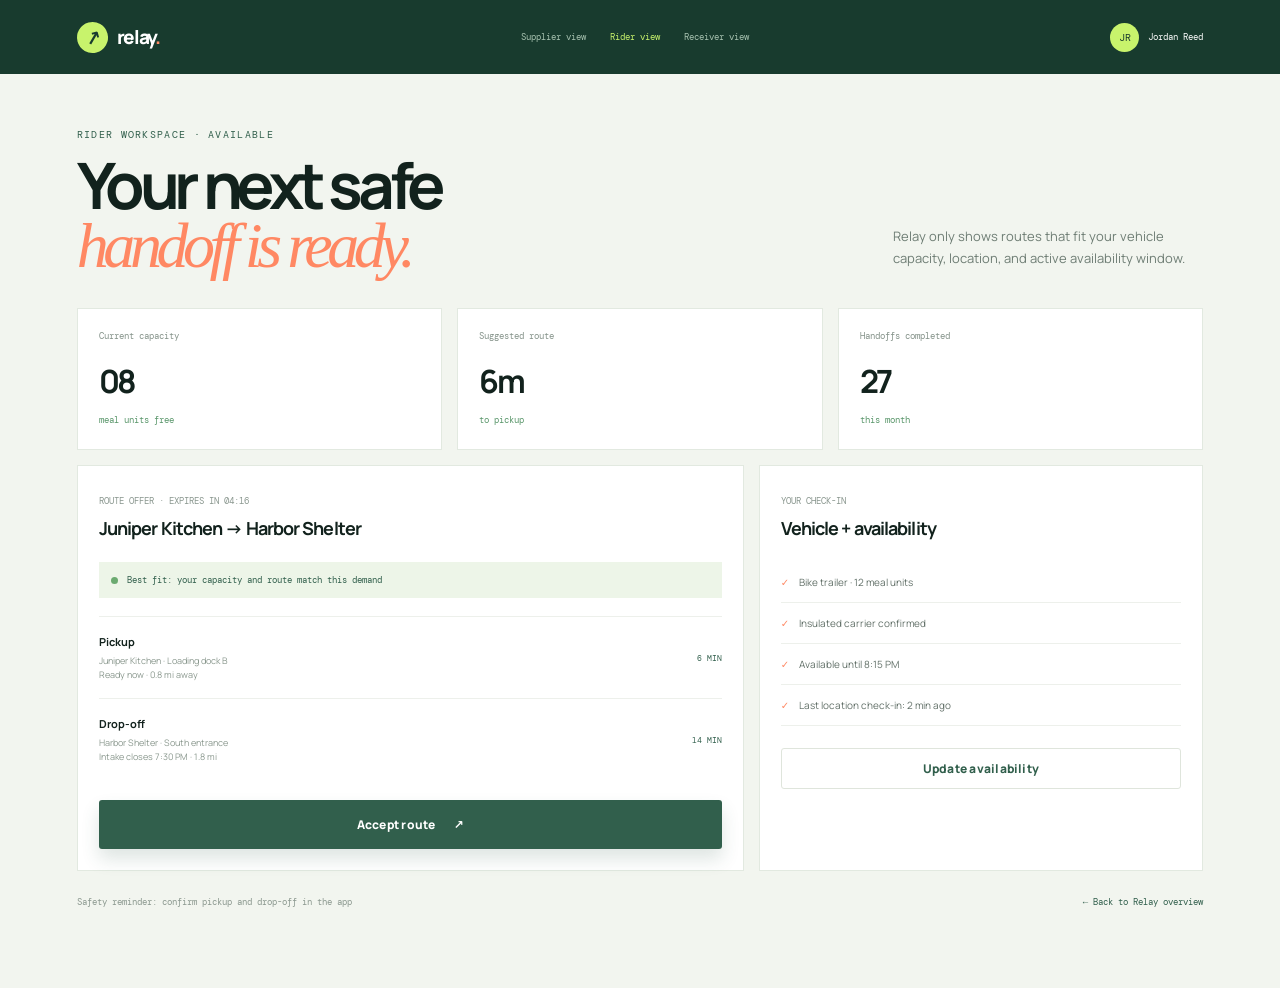
==== rider.html @ a9cb4dd9 "Inital Commit" ====
<!doctype html><html lang="en"><head><meta charset="UTF-8"><meta name="viewport" content="width=device-width, initial-scale=1.0"><title>Rider dashboard | Relay</title><link rel="preconnect" href="https://fonts.googleapis.com"><link rel="preconnect" href="https://fonts.gstatic.com" crossorigin><link href="https://fonts.googleapis.com/css2?family=DM+Mono:wght@400;500&family=Manrope:wght@400;500;600;700;800&display=swap" rel="stylesheet"><link rel="stylesheet" href="styles.css"><link rel="stylesheet" href="dashboards.css"></head><body class="dashboard-page"><header class="dashboard-topbar"><a class="brand" href="index.html"><span class="brand-mark">↗</span><span>relay<span class="brand-dot">.</span></span></a><nav><a href="supplier.html">Supplier view</a><a class="active" href="rider.html">Rider view</a><a href="receiver.html">Receiver view</a></nav><div class="user-pill"><span class="avatar">JR</span> Jordan Reed</div></header><main class="dashboard-page-main"><div class="dashboard-page-heading"><div><div class="eyebrow eyebrow-dark">Rider workspace · Available</div><h1>Your next safe<br><em>handoff is ready.</em></h1></div><p>Relay only shows routes that fit your vehicle capacity, location, and active availability window.</p></div><div class="role-dashboard-grid"><div class="role-metric-card"><span>Current capacity</span><strong>08</strong><small>meal units free</small></div><div class="role-metric-card"><span>Suggested route</span><strong>6m</strong><small>to pickup</small></div><div class="role-metric-card"><span>Handoffs completed</span><strong>27</strong><small>this month</small></div></div><div class="role-dashboard-layout"><section class="role-dashboard-panel"><span class="panel-caption">ROUTE OFFER · EXPIRES IN 04:16</span><h2>Juniper Kitchen → Harbor Shelter</h2><div class="status-banner"><span></span> Best fit: your capacity and route match this demand</div><div class="queue-item"><div><b>Pickup</b><small>Juniper Kitchen · Loading dock B<br>Ready now · 0.8 mi away</small></div><span class="queue-badge">6 MIN</span></div><div class="queue-item"><div><b>Drop-off</b><small>Harbor Shelter · South entrance<br>Intake closes 7:30 PM · 1.8 mi</small></div><span class="queue-badge">14 MIN</span></div><button class="button button-primary dashboard-action" style="margin-top:20px;width:100%">Accept route <span>↗</span></button></section><aside class="role-dashboard-panel"><span class="panel-caption">YOUR CHECK-IN</span><h2>Vehicle + availability</h2><ul class="constraint-list"><li>Bike trailer · 12 meal units</li><li>Insulated carrier confirmed</li><li>Available until 8:15 PM</li><li>Last location check-in: 2 min ago</li></ul><button class="button button-ghost dashboard-action" style="margin-top:22px;width:100%">Update availability</button></aside></div><div class="role-dashboard-footer"><span>Safety reminder: confirm pickup and drop-off in the app</span><a href="index.html">← Back to Relay overview</a></div></main></body></html>
---- styles.css ----
:root {
  --ink: #12221d;
  --muted: #6e7d74;
  --cream: #f6f5ef;
  --paper: #fbfaf6;
  --line: #dfe5dc;
  --green: #315f4c;
  --green-deep: #183b2e;
  --lime: #c8f36c;
  --orange: #ff8863;
  --yellow: #f6c95d;
  --shadow: 0 24px 70px rgba(30, 57, 42, .11);
}

* { box-sizing: border-box; }
html { scroll-behavior: smooth; }
body { margin: 0; color: var(--ink); background: var(--cream); font-family: Manrope, system-ui, sans-serif; }
button, input, select { font: inherit; }
button, a { -webkit-tap-highlight-color: transparent; }
a { color: inherit; text-decoration: none; }
.app-shell { overflow: hidden; }
.section-pad { padding-left: clamp(24px, 6vw, 96px); padding-right: clamp(24px, 6vw, 96px); }
.topbar { align-items: center; display: flex; height: 90px; justify-content: space-between; padding: 0 clamp(24px, 6vw, 96px); position: absolute; top: 0; width: 100%; z-index: 3; }
.brand { align-items: center; display: inline-flex; font-size: 22px; font-weight: 800; gap: 9px; letter-spacing: -.07em; }
.brand-mark { align-items: center; background: var(--lime); border-radius: 50%; color: var(--green-deep); display: inline-flex; font-size: 19px; height: 31px; justify-content: center; transform: rotate(-15deg); width: 31px; }
.brand-dot { color: var(--orange); }
.main-nav { display: flex; gap: 30px; margin-left: 130px; }
.main-nav a { color: #5f6c64; font-size: 12px; font-weight: 700; }
.main-nav a:hover, .text-link:hover { color: var(--green); }
.button { border: 0; border-radius: 3px; cursor: pointer; display: inline-flex; font-size: 12px; font-weight: 800; gap: 18px; justify-content: center; letter-spacing: .02em; padding: 16px 20px; transition: transform .2s, box-shadow .2s, background .2s; }
.button:hover { transform: translateY(-2px); }
.button-primary { background: var(--green); box-shadow: 0 10px 18px rgba(49, 95, 76, .16); color: #fff; }
.button-primary:hover { background: var(--green-deep); box-shadow: 0 14px 24px rgba(49, 95, 76, .22); }
.button-ghost { background: transparent; border: 1px solid var(--line); color: var(--green); padding: 11px 17px; }
.hero { background: var(--paper); display: grid; grid-template-columns: minmax(0, .9fr) minmax(440px, 1.1fr); min-height: 730px; padding-bottom: 96px; padding-top: 160px; }
.hero-copy { align-self: center; max-width: 600px; padding-bottom: 50px; }
.eyebrow { color: var(--green); font-family: "DM Mono", monospace; font-size: 10px; letter-spacing: .13em; text-transform: uppercase; }
.live-dot { background: var(--orange); border-radius: 50%; display: inline-block; height: 7px; margin-right: 8px; vertical-align: 1px; width: 7px; }
h1, h2, h3, p { margin-top: 0; }
h1 { font-size: clamp(58px, 7.3vw, 106px); letter-spacing: -.085em; line-height: .9; margin: 25px 0 28px; max-width: 720px; }
h1 em, h2 em { color: var(--orange); font-family: Georgia, serif; font-weight: 400; }
.hero-lede { color: #617067; font-size: 15px; line-height: 1.7; max-width: 450px; }
.hero-actions { align-items: center; display: flex; gap: 24px; margin-top: 34px; }
.text-link { color: var(--green); font-size: 12px; font-weight: 800; }
.text-link span { color: var(--orange); margin-left: 8px; }
.hero-note { border-top: 1px solid var(--line); color: #7c8981; font-family: "DM Mono", monospace; font-size: 10px; margin-top: 70px; max-width: 390px; padding-top: 12px; }
.hero-note span { color: var(--orange); margin-right: 16px; }
.hero-visual { background: #dae7d6; border-radius: 2px; box-shadow: var(--shadow); min-height: 500px; overflow: hidden; position: relative; }
.visual-grid { background-image: linear-gradient(rgba(49, 95, 76, .08) 1px, transparent 1px), linear-gradient(90deg, rgba(49, 95, 76, .08) 1px, transparent 1px); background-size: 48px 48px; inset: 0; position: absolute; }
.map-orbit { border: 1px solid rgba(49, 95, 76, .2); border-radius: 50%; height: 280px; left: 50%; position: absolute; top: 50%; transform: translate(-50%, -50%); width: 480px; }
.orbit-two { height: 420px; transform: translate(-50%, -50%) rotate(32deg); width: 240px; }
.route-lines { height: 100%; inset: 0; position: absolute; width: 100%; }
.route-lines path { fill: none; stroke: var(--green); stroke-dasharray: 2 7; stroke-width: 2; }
.route-lines .route-muted { stroke: #839d89; }
.network-node { align-items: flex-start; background: rgba(251, 250, 246, .95); border: 1px solid rgba(49, 95, 76, .16); box-shadow: 0 12px 20px rgba(45, 76, 55, .1); display: flex; flex-direction: column; gap: 4px; min-width: 135px; padding: 12px 14px; position: absolute; z-index: 1; }
.network-node strong { font-size: 11px; }
.network-node small { color: var(--muted); font-family: "DM Mono", monospace; font-size: 8px; }
.node-shelter { left: 10%; top: 47%; }.node-donor { right: 10%; top: 21%; }.node-rider { bottom: 16%; right: 16%; }
.node-pulse { background: var(--orange); border: 3px solid #ffd6c7; border-radius: 50%; height: 10px; margin-bottom: 6px; width: 10px; }.pulse-green { background: #5f9b6e; border-color: #d2edcc; }.pulse-orange { background: var(--yellow); border-color: #fff0c7; }
.visual-status { align-items: center; background: var(--green-deep); bottom: 20px; color: #fff; display: flex; gap: 10px; left: 25px; padding: 12px 16px; position: absolute; z-index: 2; }.visual-status b { display: block; font-size: 10px; }.visual-status small { color: #b8d2c2; display: block; font-family: "DM Mono", monospace; font-size: 8px; margin-top: 4px; }.status-icon { align-items: center; background: var(--lime); border-radius: 50%; color: var(--green-deep); display: inline-flex; font-size: 12px; height: 20px; justify-content: center; width: 20px; }
.visual-label { color: rgba(24, 59, 46, .65); font-family: "DM Mono", monospace; font-size: 9px; position: absolute; }.label-top { right: 20px; top: 20px; }.label-top span { color: var(--orange); }.label-bottom { bottom: 22px; right: 22px; }
.metric-strip { background: var(--green-deep); color: #fff; display: grid; gap: 25px; grid-template-columns: repeat(4, 1fr); padding-bottom: 28px; padding-top: 28px; }.metric { border-right: 1px solid rgba(255, 255, 255, .2); padding-right: 20px; }.metric:last-child { border: 0; }.metric strong { display: block; font-family: "DM Mono", monospace; font-size: 25px; font-weight: 400; }.metric span { color: #a5c0ae; display: block; font-size: 10px; margin-top: 7px; }
.roles { background: var(--paper); padding-bottom: 120px; padding-top: 120px; }.section-heading { align-items: flex-end; display: flex; justify-content: space-between; margin-bottom: 55px; }.section-heading h2, .workflow h2, .safety h2, .dashboard-heading h2, .final-cta h2 { font-size: clamp(42px, 5vw, 70px); letter-spacing: -.075em; line-height: .94; margin: 20px 0 0; }.section-heading p { color: var(--muted); font-size: 13px; line-height: 1.7; max-width: 300px; }.role-grid { display: grid; gap: 16px; grid-template-columns: repeat(3, 1fr); }.role-card { border: 1px solid var(--line); min-height: 365px; padding: 25px; position: relative; transition: transform .25s, box-shadow .25s; }.role-card:hover { box-shadow: var(--shadow); transform: translateY(-5px); }.role-supplier { background: #edf3e9; }.role-rider { background: #f4eadf; }.role-receiver { background: #ece8f4; }.card-topline { display: flex; justify-content: space-between; }.role-number { color: var(--green); font-family: "DM Mono", monospace; font-size: 10px; }.role-icon { align-items: center; border: 1px solid currentColor; border-radius: 50%; display: inline-flex; font-size: 18px; height: 34px; justify-content: center; width: 34px; }.role-card h3 { font-size: 25px; letter-spacing: -.06em; margin: 43px 0 12px; }.role-card p { color: #68776d; font-size: 12px; line-height: 1.6; max-width: 260px; }.role-card ul { border-top: 1px solid rgba(49, 95, 76, .15); list-style: none; margin: 27px 0 0; padding: 14px 0 0; }.role-card li { color: #5f7065; font-family: "DM Mono", monospace; font-size: 9px; margin: 9px 0; }.role-card li::before { color: var(--orange); content: "—"; margin-right: 8px; }.card-link { background: none; border: 0; bottom: 25px; color: var(--green); cursor: pointer; font-size: 11px; font-weight: 800; left: 25px; padding: 0; position: absolute; }.card-link span { color: var(--orange); margin-left: 12px; }
.workflow { background: #efece3; display: grid; gap: 100px; grid-template-columns: .9fr 1.1fr; padding-bottom: 125px; padding-top: 125px; }.workflow-intro { max-width: 470px; }.workflow-intro p { color: var(--muted); font-size: 14px; line-height: 1.7; margin-top: 32px; max-width: 315px; }.workflow-list { border-top: 1px solid #cfd5ca; }.workflow-step { align-items: center; border-bottom: 1px solid #cfd5ca; display: grid; gap: 22px; grid-template-columns: 32px 1fr 30px; padding: 22px 0; }.workflow-step > span { color: var(--orange); font-family: "DM Mono", monospace; font-size: 10px; }.workflow-step h3 { font-size: 15px; margin-bottom: 6px; }.workflow-step p { color: var(--muted); font-size: 11px; line-height: 1.6; margin: 0; max-width: 430px; }.workflow-step b { color: var(--green); font-size: 20px; font-weight: 400; }.workflow-step.active h3 { color: var(--green); }.workflow-step.active { background: rgba(200, 243, 108, .22); margin: 0 -20px; padding-left: 20px; padding-right: 20px; }
.safety { background: var(--green-deep); color: #fff; display: grid; gap: 100px; grid-template-columns: .8fr 1.2fr; padding-bottom: 120px; padding-top: 120px; }.safety .eyebrow { color: var(--lime); }.safety h2 { color: #fff; }.safety-callout p { color: #a6bbae; font-size: 13px; line-height: 1.7; margin: 32px 0; max-width: 280px; }.safety .text-link { color: var(--lime); }.safety-grid { display: grid; gap: 1px; grid-template-columns: repeat(2, 1fr); }.safety-item { background: rgba(255, 255, 255, .06); min-height: 185px; padding: 26px; }.safety-symbol { color: var(--lime); display: block; font-size: 25px; margin-bottom: 32px; }.safety-item h3 { font-size: 15px; margin-bottom: 8px; }.safety-item p { color: #a6bbae; font-size: 11px; line-height: 1.6; margin: 0; }
.dashboard-preview { background: var(--paper); padding-bottom: 130px; padding-top: 125px; }.dashboard-heading { align-items: flex-end; display: flex; justify-content: space-between; margin-bottom: 50px; }.live-chip { background: #eaf4e1; color: var(--green); font-family: "DM Mono", monospace; font-size: 10px; padding: 12px 14px; }.live-chip .live-dot { background: #67a86e; }.dashboard-shell { background: #f2f5ef; border: 1px solid var(--line); box-shadow: var(--shadow); display: grid; grid-template-columns: 205px 1fr; min-height: 490px; overflow: hidden; }.dashboard-sidebar { background: var(--green-deep); color: #fff; display: flex; flex-direction: column; padding: 25px 17px; }.mini-brand { font-size: 19px; font-weight: 800; letter-spacing: -.08em; margin-bottom: 58px; }.mini-brand span { color: var(--orange); }.dash-nav { align-items: center; color: #99b6a4; display: flex; font-family: "DM Mono", monospace; font-size: 10px; gap: 11px; padding: 12px 9px; }.dash-nav.active { background: rgba(200, 243, 108, .18); color: var(--lime); }.dash-nav b { color: var(--orange); font-size: 9px; margin-left: auto; }.sidebar-user { align-items: center; border-top: 1px solid rgba(255,255,255,.15); display: flex; gap: 8px; margin-top: auto; padding-top: 20px; }.avatar { align-items: center; background: var(--lime); border-radius: 50%; color: var(--green-deep); display: inline-flex; font-size: 10px; height: 29px; justify-content: center; width: 29px; }.sidebar-user b, .sidebar-user small { display: block; }.sidebar-user b { font-size: 9px; }.sidebar-user small { color: #8fac9b; font-size: 8px; margin-top: 3px; }.dashboard-main { min-width: 0; padding: 28px; }.dashboard-toolbar { border-bottom: 1px solid var(--line); display: flex; font-size: 10px; justify-content: space-between; padding-bottom: 20px; }.crumb { color: #93a197; }.updated { color: #8a988e; font-family: "DM Mono", monospace; font-size: 8px; }.green-text { color: #4b9360; }.dashboard-stat-grid { display: grid; gap: 10px; grid-template-columns: repeat(4, 1fr); margin: 18px 0; }.dash-stat { background: #fff; border: 1px solid #e6ece4; padding: 16px; }.dash-stat span, .dash-stat small { color: #8b9990; display: block; font-family: "DM Mono", monospace; font-size: 8px; }.dash-stat strong { display: block; font-size: 25px; letter-spacing: -.06em; margin: 14px 0 4px; }.orange-text { color: #dd8060 !important; }.dashboard-panels { display: grid; gap: 10px; grid-template-columns: 1.25fr .75fr; }.panel { background: #fff; border: 1px solid #e6ece4; padding: 20px; }.panel-header { align-items: flex-start; display: flex; justify-content: space-between; }.panel-kicker { color: #9aa69d; font-family: "DM Mono", monospace; font-size: 8px; text-transform: uppercase; }.panel h3 { font-size: 17px; letter-spacing: -.05em; margin: 6px 0 20px; }.small-button { background: none; border: 0; color: var(--green); cursor: pointer; font-size: 9px; }.request-row { align-items: center; border-top: 1px solid #edf0eb; display: grid; gap: 10px; grid-template-columns: 42px 1fr auto; padding: 14px 0; }.priority { font-family: "DM Mono", monospace; font-size: 7px; }.priority.high { color: #e17454; }.priority.medium { color: #c69335; }.request-row b, .request-row small { display: block; }.request-row b { font-size: 10px; }.request-row small { color: #8a998f; font-size: 8px; margin-top: 4px; }.row-status { color: #4b9360; font-family: "DM Mono", monospace; font-size: 8px; }.row-status.pending { color: #bd8c3c; }.health-dot { color: #64a96f; font-size: 13px; }.pulse-chart { background: linear-gradient(180deg, #f5f8f1, #fff); height: 150px; overflow: hidden; position: relative; }.chart-line { border-bottom: 2px solid #69a77b; height: 86px; left: -5%; position: absolute; top: 40px; transform: skewY(-15deg) rotate(7deg); width: 115%; }.chart-line::after { border-bottom: 2px solid #f6c95d; content: ""; height: 25px; left: 0; position: absolute; top: 42px; transform: skewY(4deg); width: 100%; }.chart-label { color: #91a096; font-family: "DM Mono", monospace; font-size: 7px; position: absolute; }.label-a { left: 12px; top: 15px; }.label-b { left: 12px; top: 68px; }.label-c { left: 12px; top: 117px; }.pulse-footer { display: flex; font-family: "DM Mono", monospace; font-size: 8px; justify-content: space-between; margin-top: 15px; }.pulse-footer b { color: var(--green); font-size: 14px; }
.final-cta { align-items: center; background: var(--lime); display: flex; justify-content: space-between; padding-bottom: 90px; padding-top: 90px; }.final-cta .eyebrow { color: var(--green); }.final-cta h2 { color: var(--green-deep); }.footer { align-items: center; background: var(--paper); color: #7d897f; display: flex; font-family: "DM Mono", monospace; font-size: 9px; justify-content: space-between; padding-bottom: 28px; padding-top: 28px; }.footer .brand { color: var(--ink); font-family: Manrope, sans-serif; font-size: 16px; }
.modal-backdrop { align-items: center; background: rgba(19, 42, 32, .62); display: flex; inset: 0; justify-content: center; padding: 20px; position: fixed; z-index: 10; }.modal-backdrop[hidden] { display: none; }.auth-modal { background: var(--paper); box-shadow: 0 30px 80px rgba(0, 0, 0, .24); max-width: 430px; padding: 38px; position: relative; width: 100%; }.modal-close { background: none; border: 0; color: var(--muted); cursor: pointer; font-size: 25px; position: absolute; right: 20px; top: 16px; }.auth-modal h2 { font-size: 38px; letter-spacing: -.08em; margin: 18px 0 10px; }.modal-copy { color: var(--muted); font-size: 12px; line-height: 1.6; }.auth-tabs { border-bottom: 1px solid var(--line); display: flex; gap: 22px; margin: 25px 0 22px; }.auth-tab { background: none; border: 0; border-bottom: 2px solid transparent; color: var(--muted); cursor: pointer; font-size: 11px; padding: 0 0 12px; }.auth-tab.active { border-color: var(--orange); color: var(--green); font-weight: 800; }.auth-modal label { color: var(--green); display: block; font-family: "DM Mono", monospace; font-size: 9px; margin: 15px 0; text-transform: uppercase; }.auth-modal input, .auth-modal select { background: #fff; border: 1px solid var(--line); border-radius: 2px; color: var(--ink); display: block; font-family: Manrope, sans-serif; font-size: 12px; margin-top: 7px; padding: 13px; width: 100%; }.form-submit { margin-top: 10px; width: 100%; }.form-note { color: var(--muted); font-family: "DM Mono", monospace; font-size: 8px; margin: 16px 0 0; text-align: center; }.toast { background: var(--green-deep); bottom: 24px; box-shadow: var(--shadow); color: #fff; font-size: 11px; opacity: 0; padding: 14px 18px; pointer-events: none; position: fixed; right: 24px; transform: translateY(15px); transition: opacity .2s, transform .2s; z-index: 20; }.toast.show { opacity: 1; transform: translateY(0); }
@media (max-width: 900px) { .main-nav { display: none; }.hero { grid-template-columns: 1fr; padding-top: 135px; }.hero-copy { padding-bottom: 60px; }.hero-visual { min-height: 460px; }.workflow, .safety { gap: 55px; grid-template-columns: 1fr; }.safety-grid { max-width: 650px; }.dashboard-shell { grid-template-columns: 170px 1fr; }.dashboard-stat-grid { grid-template-columns: repeat(2, 1fr); }.dashboard-panels { grid-template-columns: 1fr; } }
@media (max-width: 620px) { .topbar { height: 74px; }.topbar > .button { padding: 9px 12px; }.hero { min-height: auto; padding-bottom: 65px; }.hero-visual { min-height: 370px; }.network-node { min-width: 110px; padding: 8px; }.node-shelter { left: 5%; }.node-donor { right: 4%; }.node-rider { bottom: 10%; right: 5%; }.metric-strip { grid-template-columns: repeat(2, 1fr); }.metric { border-bottom: 1px solid rgba(255,255,255,.2); padding-bottom: 15px; }.metric:nth-child(2) { border-right: 0; }.metric:nth-child(3), .metric:nth-child(4) { border-bottom: 0; }.section-heading, .dashboard-heading, .final-cta, .footer { align-items: flex-start; flex-direction: column; gap: 25px; }.role-grid, .safety-grid { grid-template-columns: 1fr; }.role-card { min-height: 350px; }.workflow, .safety, .roles, .dashboard-preview { padding-bottom: 75px; padding-top: 75px; }.dashboard-shell { grid-template-columns: 1fr; }.dashboard-sidebar { display: none; }.dashboard-main { padding: 16px; }.dashboard-toolbar { align-items: flex-start; flex-direction: column; gap: 10px; }.dashboard-stat-grid { grid-template-columns: repeat(2, 1fr); }.dash-stat { padding: 12px; }.request-row { grid-template-columns: 35px 1fr; }.row-status { grid-column: 2; }.auth-modal { padding: 28px 22px; } }
---- dashboards.css ----
.dashboard-page { background: #f2f5ef; min-height: 100vh; }
.dashboard-topbar { align-items: center; background: var(--green-deep); color: #fff; display: flex; height: 74px; justify-content: space-between; padding: 0 clamp(22px, 6vw, 85px); }
.dashboard-topbar .brand { color: #fff; font-size: 19px; }.dashboard-topbar .brand-mark { background: var(--lime); }.dashboard-topbar nav { display: flex; gap: 24px; }.dashboard-topbar nav a { color: #a7c2b0; font-family: "DM Mono", monospace; font-size: 9px; }.dashboard-topbar nav a.active { color: var(--lime); }.dashboard-topbar .user-pill { align-items: center; display: flex; font-family: "DM Mono", monospace; font-size: 9px; gap: 9px; }.user-pill .avatar { background: var(--lime); }
.dashboard-page-main { margin: 0 auto; max-width: 1280px; padding: 54px clamp(22px, 6vw, 85px) 80px; }.dashboard-page-heading { align-items: end; display: flex; justify-content: space-between; margin-bottom: 34px; }.dashboard-page-heading h1 { font-size: clamp(43px, 5vw, 65px); margin: 15px 0 0; }.dashboard-page-heading p { color: var(--muted); font-size: 13px; line-height: 1.7; margin: 0 0 5px; max-width: 310px; }.eyebrow-dark { color: var(--green); }.dashboard-action { white-space: nowrap; }
.role-dashboard-grid { display: grid; gap: 15px; grid-template-columns: repeat(3, 1fr); margin-bottom: 15px; }.role-metric-card, .role-dashboard-panel { background: #fff; border: 1px solid #e2e9e0; padding: 21px; }.role-metric-card span { color: #849289; display: block; font-family: "DM Mono", monospace; font-size: 9px; }.role-metric-card strong { display: block; font-size: 32px; letter-spacing: -.08em; margin: 17px 0 3px; }.role-metric-card small { color: #59966a; font-family: "DM Mono", monospace; font-size: 9px; }.role-dashboard-layout { display: grid; gap: 15px; grid-template-columns: 1.2fr .8fr; }.role-dashboard-panel h2 { font-size: 18px; letter-spacing: -.05em; margin: 7px 0 22px; }.panel-caption { color: #8a978f; font-family: "DM Mono", monospace; font-size: 9px; }.queue-item { align-items: center; border-top: 1px solid #edf0eb; display: flex; gap: 13px; justify-content: space-between; padding: 17px 0; }.queue-item > div { flex: 1; }.queue-item b, .queue-item small { display: block; }.queue-item b { font-size: 11px; }.queue-item small { color: #8a988e; font-size: 9px; line-height: 1.5; margin-top: 5px; }.queue-badge { color: var(--green); font-family: "DM Mono", monospace; font-size: 8px; white-space: nowrap; }.queue-badge.alert { color: #df8061; }.status-banner { align-items: center; background: #edf5e8; color: var(--green); display: flex; font-family: "DM Mono", monospace; font-size: 9px; gap: 9px; margin-bottom: 18px; padding: 12px; }.status-banner span { background: #6baa70; border-radius: 50%; height: 7px; width: 7px; }.constraint-list { list-style: none; margin: 0; padding: 0; }.constraint-list li { border-bottom: 1px solid #edf0eb; color: #637169; font-size: 10px; padding: 13px 0; }.constraint-list li::before { color: var(--orange); content: "✓"; font-weight: 800; margin-right: 10px; }.empty-state { background: #f7f9f5; border: 1px dashed #cfdacf; color: #7b8b80; font-size: 11px; line-height: 1.6; padding: 26px; text-align: center; }.role-dashboard-footer { color: #8b988f; display: flex; font-family: "DM Mono", monospace; font-size: 9px; justify-content: space-between; margin-top: 25px; }.role-dashboard-footer a { color: var(--green); }
@media (max-width: 800px) { .dashboard-page-heading { align-items: flex-start; flex-direction: column; gap: 20px; }.role-dashboard-grid, .role-dashboard-layout { grid-template-columns: 1fr; }.dashboard-topbar nav { display: none; } }
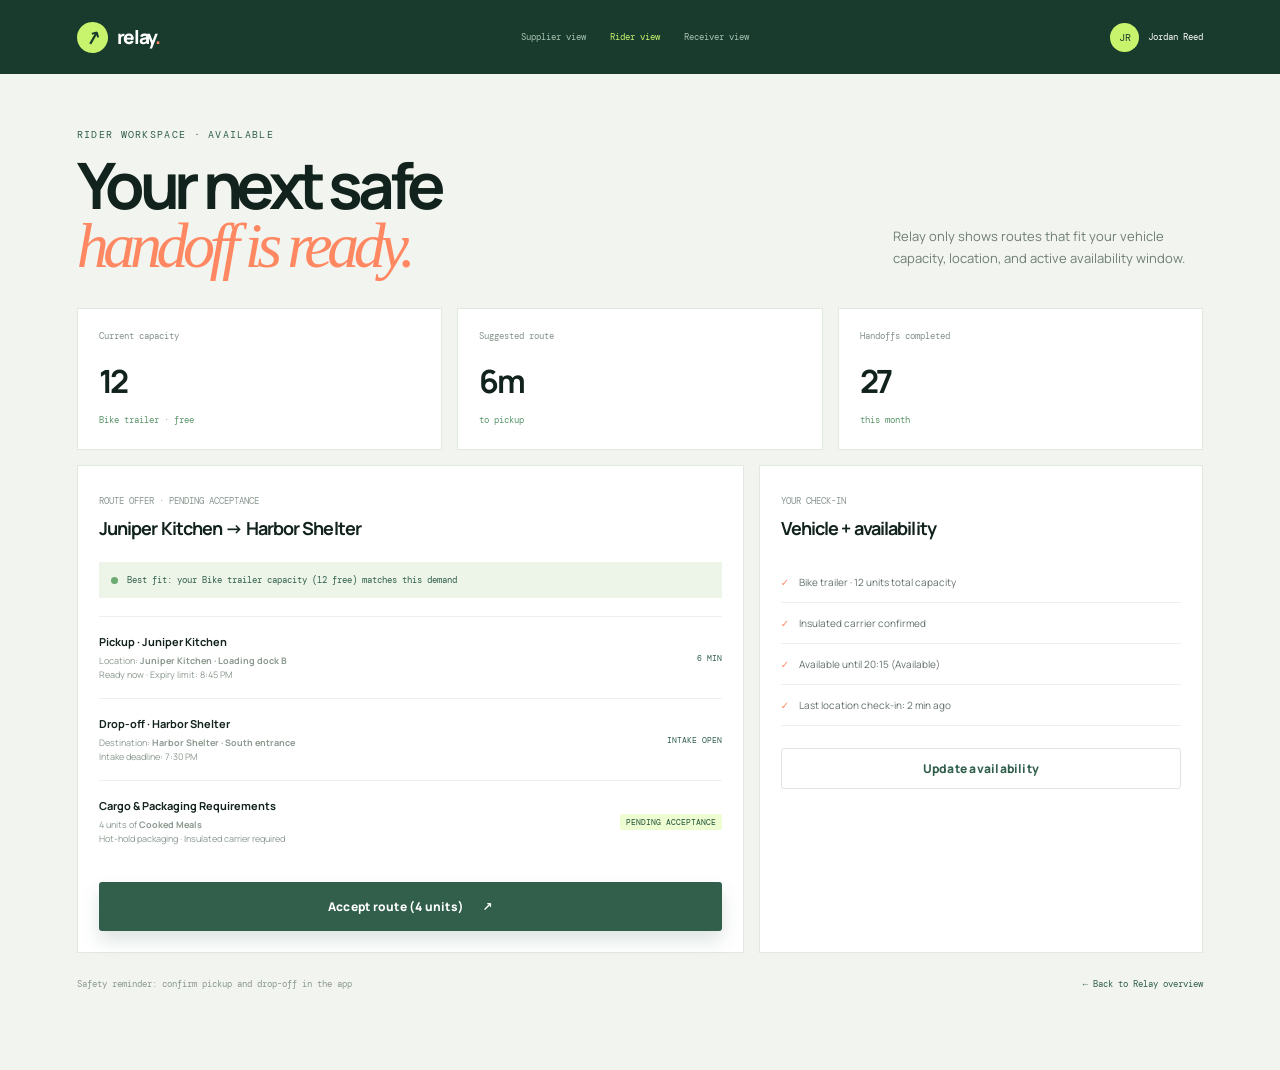
==== commit eff5847b: "Implement interconnected donation dashboards" ====
--- a/rider.html
+++ b/rider.html
@@ -1 +1,148 @@
-<!doctype html><html lang="en"><head><meta charset="UTF-8"><meta name="viewport" content="width=device-width, initial-scale=1.0"><title>Rider dashboard | Relay</title><link rel="preconnect" href="https://fonts.googleapis.com"><link rel="preconnect" href="https://fonts.gstatic.com" crossorigin><link href="https://fonts.googleapis.com/css2?family=DM+Mono:wght@400;500&family=Manrope:wght@400;500;600;700;800&display=swap" rel="stylesheet"><link rel="stylesheet" href="styles.css"><link rel="stylesheet" href="dashboards.css"></head><body class="dashboard-page"><header class="dashboard-topbar"><a class="brand" href="index.html"><span class="brand-mark">↗</span><span>relay<span class="brand-dot">.</span></span></a><nav><a href="supplier.html">Supplier view</a><a class="active" href="rider.html">Rider view</a><a href="receiver.html">Receiver view</a></nav><div class="user-pill"><span class="avatar">JR</span> Jordan Reed</div></header><main class="dashboard-page-main"><div class="dashboard-page-heading"><div><div class="eyebrow eyebrow-dark">Rider workspace · Available</div><h1>Your next safe<br><em>handoff is ready.</em></h1></div><p>Relay only shows routes that fit your vehicle capacity, location, and active availability window.</p></div><div class="role-dashboard-grid"><div class="role-metric-card"><span>Current capacity</span><strong>08</strong><small>meal units free</small></div><div class="role-metric-card"><span>Suggested route</span><strong>6m</strong><small>to pickup</small></div><div class="role-metric-card"><span>Handoffs completed</span><strong>27</strong><small>this month</small></div></div><div class="role-dashboard-layout"><section class="role-dashboard-panel"><span class="panel-caption">ROUTE OFFER · EXPIRES IN 04:16</span><h2>Juniper Kitchen → Harbor Shelter</h2><div class="status-banner"><span></span> Best fit: your capacity and route match this demand</div><div class="queue-item"><div><b>Pickup</b><small>Juniper Kitchen · Loading dock B<br>Ready now · 0.8 mi away</small></div><span class="queue-badge">6 MIN</span></div><div class="queue-item"><div><b>Drop-off</b><small>Harbor Shelter · South entrance<br>Intake closes 7:30 PM · 1.8 mi</small></div><span class="queue-badge">14 MIN</span></div><button class="button button-primary dashboard-action" style="margin-top:20px;width:100%">Accept route <span>↗</span></button></section><aside class="role-dashboard-panel"><span class="panel-caption">YOUR CHECK-IN</span><h2>Vehicle + availability</h2><ul class="constraint-list"><li>Bike trailer · 12 meal units</li><li>Insulated carrier confirmed</li><li>Available until 8:15 PM</li><li>Last location check-in: 2 min ago</li></ul><button class="button button-ghost dashboard-action" style="margin-top:22px;width:100%">Update availability</button></aside></div><div class="role-dashboard-footer"><span>Safety reminder: confirm pickup and drop-off in the app</span><a href="index.html">← Back to Relay overview</a></div></main></body></html>
+<!doctype html>
+<html lang="en">
+  <head>
+    <meta charset="UTF-8" />
+    <meta name="viewport" content="width=device-width, initial-scale=1.0" />
+    <title>Rider dashboard | Relay</title>
+    <link rel="preconnect" href="https://fonts.googleapis.com" />
+    <link rel="preconnect" href="https://fonts.gstatic.com" crossorigin />
+    <link
+      href="https://fonts.googleapis.com/css2?family=DM+Mono:wght@400;500&family=Manrope:wght@400;500;600;700;800&display=swap"
+      rel="stylesheet"
+    />
+    <link rel="stylesheet" href="styles.css" />
+    <link rel="stylesheet" href="dashboards.css" />
+  </head>
+  <body class="dashboard-page">
+    <header class="dashboard-topbar">
+      <a class="brand" href="index.html">
+        <span class="brand-mark">↗</span>
+        <span>relay<span class="brand-dot">.</span></span>
+      </a>
+      <nav>
+        <a href="supplier.html">Supplier view</a>
+        <a class="active" href="rider.html">Rider view</a>
+        <a href="receiver.html">Receiver view</a>
+      </nav>
+      <div class="user-pill"><span class="avatar" id="rider-avatar">JR</span> <span id="rider-header-name">Jordan Reed</span></div>
+    </header>
+
+    <main class="dashboard-page-main">
+      <div class="dashboard-page-heading">
+        <div>
+          <div class="eyebrow eyebrow-dark" id="rider-workspace-eyebrow">Rider workspace · Available</div>
+          <h1>Your next safe<br /><em>handoff is ready.</em></h1>
+        </div>
+        <p>Relay only shows routes that fit your vehicle capacity, location, and active availability window.</p>
+      </div>
+
+      <div class="role-dashboard-grid">
+        <div class="role-metric-card">
+          <span>Current capacity</span>
+          <strong id="rider-current-capacity">08</strong>
+          <small id="rider-capacity-unit">meal units free</small>
+        </div>
+        <div class="role-metric-card">
+          <span>Suggested route</span>
+          <strong id="rider-suggested-route">6m</strong>
+          <small id="rider-route-sub">to pickup</small>
+        </div>
+        <div class="role-metric-card">
+          <span>Handoffs completed</span>
+          <strong id="rider-handoffs-completed">27</strong>
+          <small>this month</small>
+        </div>
+      </div>
+
+      <div class="role-dashboard-layout">
+        <section class="role-dashboard-panel">
+          <span class="panel-caption" id="route-panel-caption">ROUTE OFFER · ACTIVE</span>
+          <h2 id="route-heading">Juniper Kitchen → Harbor Shelter</h2>
+          <div class="status-banner" id="rider-status-banner">
+            <span></span> Best fit: your capacity and route match this demand
+          </div>
+
+          <div id="rider-recalculation-notice"></div>
+          <div id="rider-route-details"></div>
+          <div id="rider-route-actions" style="margin-top:20px;"></div>
+        </section>
+
+        <aside class="role-dashboard-panel">
+          <span class="panel-caption">YOUR CHECK-IN</span>
+          <h2>Vehicle + availability</h2>
+          <ul class="constraint-list" id="rider-constraint-list">
+            <li id="rider-info-vehicle">Bike trailer · 12 meal units</li>
+            <li id="rider-info-carrier">Insulated carrier confirmed</li>
+            <li id="rider-info-window">Available until 8:15 PM</li>
+            <li id="rider-info-checkin">Last location check-in: 2 min ago</li>
+          </ul>
+
+          <button class="button button-ghost dashboard-action" id="update-availability-btn" type="button" style="margin-top:22px;width:100%">
+            Update availability
+          </button>
+        </aside>
+      </div>
+
+      <div class="role-dashboard-footer">
+        <span id="rider-footer-status">Safety reminder: confirm pickup and drop-off in the app</span>
+        <a href="index.html">← Back to Relay overview</a>
+      </div>
+    </main>
+
+    <!-- Update Availability Modal -->
+    <div class="demand-modal-backdrop" id="availability-modal" hidden>
+      <section class="demand-modal" role="dialog" aria-modal="true" aria-labelledby="availability-modal-title">
+        <button class="demand-modal-close" id="close-availability-modal" type="button" aria-label="Close availability modal">×</button>
+        <div class="eyebrow eyebrow-dark">Volunteer rider · Shift &amp; Capacity</div>
+        <h2 id="availability-modal-title">Update<br /><em>availability.</em></h2>
+        <p class="demand-modal-intro">Set your active transport capacity and shift hours so suppliers can route feasible aid packages to you.</p>
+
+        <form id="availability-form" novalidate>
+          <div class="demand-form-grid">
+            <label class="demand-field" for="avail-capacity-input">Vehicle Cargo Capacity (Units) <span>*</span>
+              <input id="avail-capacity-input" name="capacityUnits" type="number" min="1" step="1" required />
+              <small class="field-error" data-error-for="avail-capacity-input"></small>
+            </label>
+
+            <label class="demand-field" for="avail-status-select">Availability Status <span>*</span>
+              <select id="avail-status-select" name="availabilityStatus" required>
+                <option value="Available">Available (Accepting Routes)</option>
+                <option value="Busy">Busy (On Active Route)</option>
+                <option value="Offline">Offline (End Shift)</option>
+              </select>
+              <small class="field-error" data-error-for="avail-status-select"></small>
+            </label>
+
+            <label class="demand-field" for="avail-until-input">Available Until (Time) <span>*</span>
+              <input id="avail-until-input" name="availableUntil" type="time" required />
+              <small class="field-error" data-error-for="avail-until-input"></small>
+            </label>
+
+            <label class="demand-field" for="avail-vehicle-select">Vehicle Type <span>*</span>
+              <select id="avail-vehicle-select" name="vehicleType" required>
+                <option value="Bike trailer">Bicycle with Trailer</option>
+                <option value="Cargo Bike">Cargo E-Bike</option>
+                <option value="Car">Passenger Car / Trunk</option>
+                <option value="Cargo Van">Cargo Van</option>
+                <option value="On Foot">On Foot / Rolling Carrier</option>
+              </select>
+              <small class="field-error" data-error-for="avail-vehicle-select"></small>
+            </label>
+          </div>
+
+          <div class="demand-form-feedback" id="availability-form-feedback" role="status" aria-live="polite"></div>
+          <div class="demand-form-actions">
+            <button class="button button-ghost" id="cancel-availability-modal" type="button">Cancel</button>
+            <button class="button button-primary" id="submit-availability-btn" type="submit">
+              <span id="submit-availability-label">Save availability</span><span>↗</span>
+            </button>
+          </div>
+        </form>
+      </section>
+    </div>
+
+    <div class="toast" id="rider-toast" role="status" aria-live="polite"></div>
+    <script src="relay-store.js"></script>
+    <script src="rider.js"></script>
+  </body>
+</html>
--- a/dashboards.css
+++ b/dashboards.css
@@ -4,3 +4,57 @@
 .dashboard-page-main { margin: 0 auto; max-width: 1280px; padding: 54px clamp(22px, 6vw, 85px) 80px; }.dashboard-page-heading { align-items: end; display: flex; justify-content: space-between; margin-bottom: 34px; }.dashboard-page-heading h1 { font-size: clamp(43px, 5vw, 65px); margin: 15px 0 0; }.dashboard-page-heading p { color: var(--muted); font-size: 13px; line-height: 1.7; margin: 0 0 5px; max-width: 310px; }.eyebrow-dark { color: var(--green); }.dashboard-action { white-space: nowrap; }
 .role-dashboard-grid { display: grid; gap: 15px; grid-template-columns: repeat(3, 1fr); margin-bottom: 15px; }.role-metric-card, .role-dashboard-panel { background: #fff; border: 1px solid #e2e9e0; padding: 21px; }.role-metric-card span { color: #849289; display: block; font-family: "DM Mono", monospace; font-size: 9px; }.role-metric-card strong { display: block; font-size: 32px; letter-spacing: -.08em; margin: 17px 0 3px; }.role-metric-card small { color: #59966a; font-family: "DM Mono", monospace; font-size: 9px; }.role-dashboard-layout { display: grid; gap: 15px; grid-template-columns: 1.2fr .8fr; }.role-dashboard-panel h2 { font-size: 18px; letter-spacing: -.05em; margin: 7px 0 22px; }.panel-caption { color: #8a978f; font-family: "DM Mono", monospace; font-size: 9px; }.queue-item { align-items: center; border-top: 1px solid #edf0eb; display: flex; gap: 13px; justify-content: space-between; padding: 17px 0; }.queue-item > div { flex: 1; }.queue-item b, .queue-item small { display: block; }.queue-item b { font-size: 11px; }.queue-item small { color: #8a988e; font-size: 9px; line-height: 1.5; margin-top: 5px; }.queue-badge { color: var(--green); font-family: "DM Mono", monospace; font-size: 8px; white-space: nowrap; }.queue-badge.alert { color: #df8061; }.status-banner { align-items: center; background: #edf5e8; color: var(--green); display: flex; font-family: "DM Mono", monospace; font-size: 9px; gap: 9px; margin-bottom: 18px; padding: 12px; }.status-banner span { background: #6baa70; border-radius: 50%; height: 7px; width: 7px; }.constraint-list { list-style: none; margin: 0; padding: 0; }.constraint-list li { border-bottom: 1px solid #edf0eb; color: #637169; font-size: 10px; padding: 13px 0; }.constraint-list li::before { color: var(--orange); content: "✓"; font-weight: 800; margin-right: 10px; }.empty-state { background: #f7f9f5; border: 1px dashed #cfdacf; color: #7b8b80; font-size: 11px; line-height: 1.6; padding: 26px; text-align: center; }.role-dashboard-footer { color: #8b988f; display: flex; font-family: "DM Mono", monospace; font-size: 9px; justify-content: space-between; margin-top: 25px; }.role-dashboard-footer a { color: var(--green); }
 @media (max-width: 800px) { .dashboard-page-heading { align-items: flex-start; flex-direction: column; gap: 20px; }.role-dashboard-grid, .role-dashboard-layout { grid-template-columns: 1fr; }.dashboard-topbar nav { display: none; } }
+
+.demand-modal-backdrop { align-items: center; background: rgba(19, 42, 32, .66); display: flex; inset: 0; justify-content: center; overflow-y: auto; padding: 24px; position: fixed; z-index: 12; }
+.demand-modal-backdrop[hidden] { display: none; }
+.demand-modal { background: var(--paper); box-shadow: 0 30px 90px rgba(0, 0, 0, .28); max-height: calc(100vh - 48px); max-width: 650px; overflow-y: auto; padding: 38px; position: relative; width: 100%; }
+.demand-modal-close { background: none; border: 0; color: var(--muted); cursor: pointer; font-size: 27px; line-height: 1; padding: 5px; position: absolute; right: 20px; top: 17px; }
+.demand-modal h2 { font-size: 42px; letter-spacing: -.08em; line-height: .95; margin: 17px 0 12px; }
+.demand-modal-intro { color: var(--muted); font-size: 12px; line-height: 1.65; margin-bottom: 28px; max-width: 430px; }
+.demand-form-grid { display: grid; gap: 16px; grid-template-columns: repeat(2, minmax(0, 1fr)); }
+.demand-field { color: var(--green); display: block; font-family: "DM Mono", monospace; font-size: 9px; text-transform: uppercase; }
+.demand-field > span { color: var(--orange); }
+.demand-field input, .demand-field select, .demand-field textarea { background: #fff; border: 1px solid var(--line); border-radius: 2px; color: var(--ink); display: block; font-family: Manrope, sans-serif; font-size: 12px; margin-top: 7px; outline: none; padding: 12px; resize: vertical; width: 100%; }
+.demand-field input:focus, .demand-field select:focus, .demand-field textarea:focus { border-color: var(--green); box-shadow: 0 0 0 3px rgba(49, 95, 76, .1); }
+.demand-field.has-error input, .demand-field.has-error select, .demand-field.has-error textarea { border-color: #df8061; }
+.demand-field[hidden] { display: none; }
+.full-width { grid-column: 1 / -1; }
+.field-error { color: #d87154; display: block; font-family: Manrope, sans-serif; font-size: 10px; line-height: 1.35; margin-top: 5px; min-height: 0; text-transform: none; }
+.demand-form-feedback { color: #d87154; font-size: 11px; min-height: 18px; padding-top: 14px; }
+.demand-form-feedback.success { color: #4f9660; }
+.demand-form-actions { border-top: 1px solid var(--line); display: flex; gap: 10px; justify-content: flex-end; margin-top: 7px; padding-top: 19px; }
+.demand-form-actions .button { min-width: 140px; }
+.demand-form-actions .button[disabled] { cursor: wait; opacity: .65; transform: none; }
+.demand-alert-item { align-items: flex-start; }
+.demand-alert-item .queue-badge { text-align: right; }
+.urgency-critical { color: #d96548; }.urgency-high { color: #df8061; }.urgency-medium { color: #bd8c3c; }.urgency-low { color: #59966a; }
+
+@media (max-width: 620px) { .demand-modal-backdrop { padding: 12px; }.demand-modal { padding: 28px 20px; }.demand-modal h2 { font-size: 36px; }.demand-form-grid { grid-template-columns: 1fr; }.full-width { grid-column: auto; }.demand-form-actions { flex-direction: column-reverse; }.demand-form-actions .button { width: 100%; } }
+
+.queue-action-btn { align-items: center; background: var(--green); border: none; border-radius: 2px; color: #fff; cursor: pointer; display: inline-flex; font-family: "DM Mono", monospace; font-size: 8px; font-weight: 700; gap: 4px; padding: 7px 11px; text-transform: uppercase; transition: background .18s, transform .18s; }
+.queue-action-btn:hover { background: var(--green-deep); transform: translateY(-1px); }
+.queue-action-btn:disabled { cursor: not-allowed; opacity: .55; transform: none; }
+.queue-action-btn.secondary { background: transparent; border: 1px solid var(--line); color: var(--green); }
+.queue-action-btn.secondary:hover { background: #eaf1e8; }
+.queue-action-btn.danger { background: #d96548; color: #fff; }
+.queue-action-btn.danger:hover { background: #b84b30; }
+
+.recalculation-alert { background: #fff5ec; border-left: 3px solid var(--orange); color: #ad4f28; font-size: 11px; line-height: 1.55; margin-bottom: 16px; padding: 13px 15px; }
+.recalculation-alert b { color: #8c3614; display: block; font-size: 11px; margin-bottom: 3px; }
+
+.dispatch-detail-box { background: #f7f9f5; border: 1px solid #e1e7dc; border-radius: 2px; font-size: 11px; margin-bottom: 16px; padding: 14px; }
+.dispatch-detail-box b { color: var(--green); display: block; font-size: 12px; margin-bottom: 6px; }
+.dispatch-detail-box p { color: var(--muted); font-size: 11px; line-height: 1.5; margin: 0; }
+
+.surplus-inventory-item { align-items: center; border-top: 1px solid #edf0eb; display: flex; justify-content: space-between; padding: 11px 0; }
+.surplus-inventory-item b { font-size: 11px; }
+.surplus-inventory-item small { color: #8a988e; display: block; font-size: 9px; line-height: 1.4; margin-top: 3px; }
+
+.badge-tag { background: #eef3eb; border-radius: 2px; color: var(--green); display: inline-block; font-family: "DM Mono", monospace; font-size: 8px; padding: 3px 6px; text-transform: uppercase; }
+.badge-tag.live { background: rgba(200, 243, 108, .3); color: #215438; }
+.badge-tag.alert { background: #fdede7; color: #d96548; }
+
+.tracking-card { background: #fbfdf9; border: 1px solid #dbe6d7; border-left: 4px solid var(--green); margin-bottom: 16px; padding: 14px; }
+.tracking-card-header { align-items: center; display: flex; justify-content: space-between; margin-bottom: 6px; }
+.tracking-card-header b { font-size: 12px; }
+.tracking-card p { color: var(--muted); font-size: 11px; line-height: 1.5; margin: 0; }
